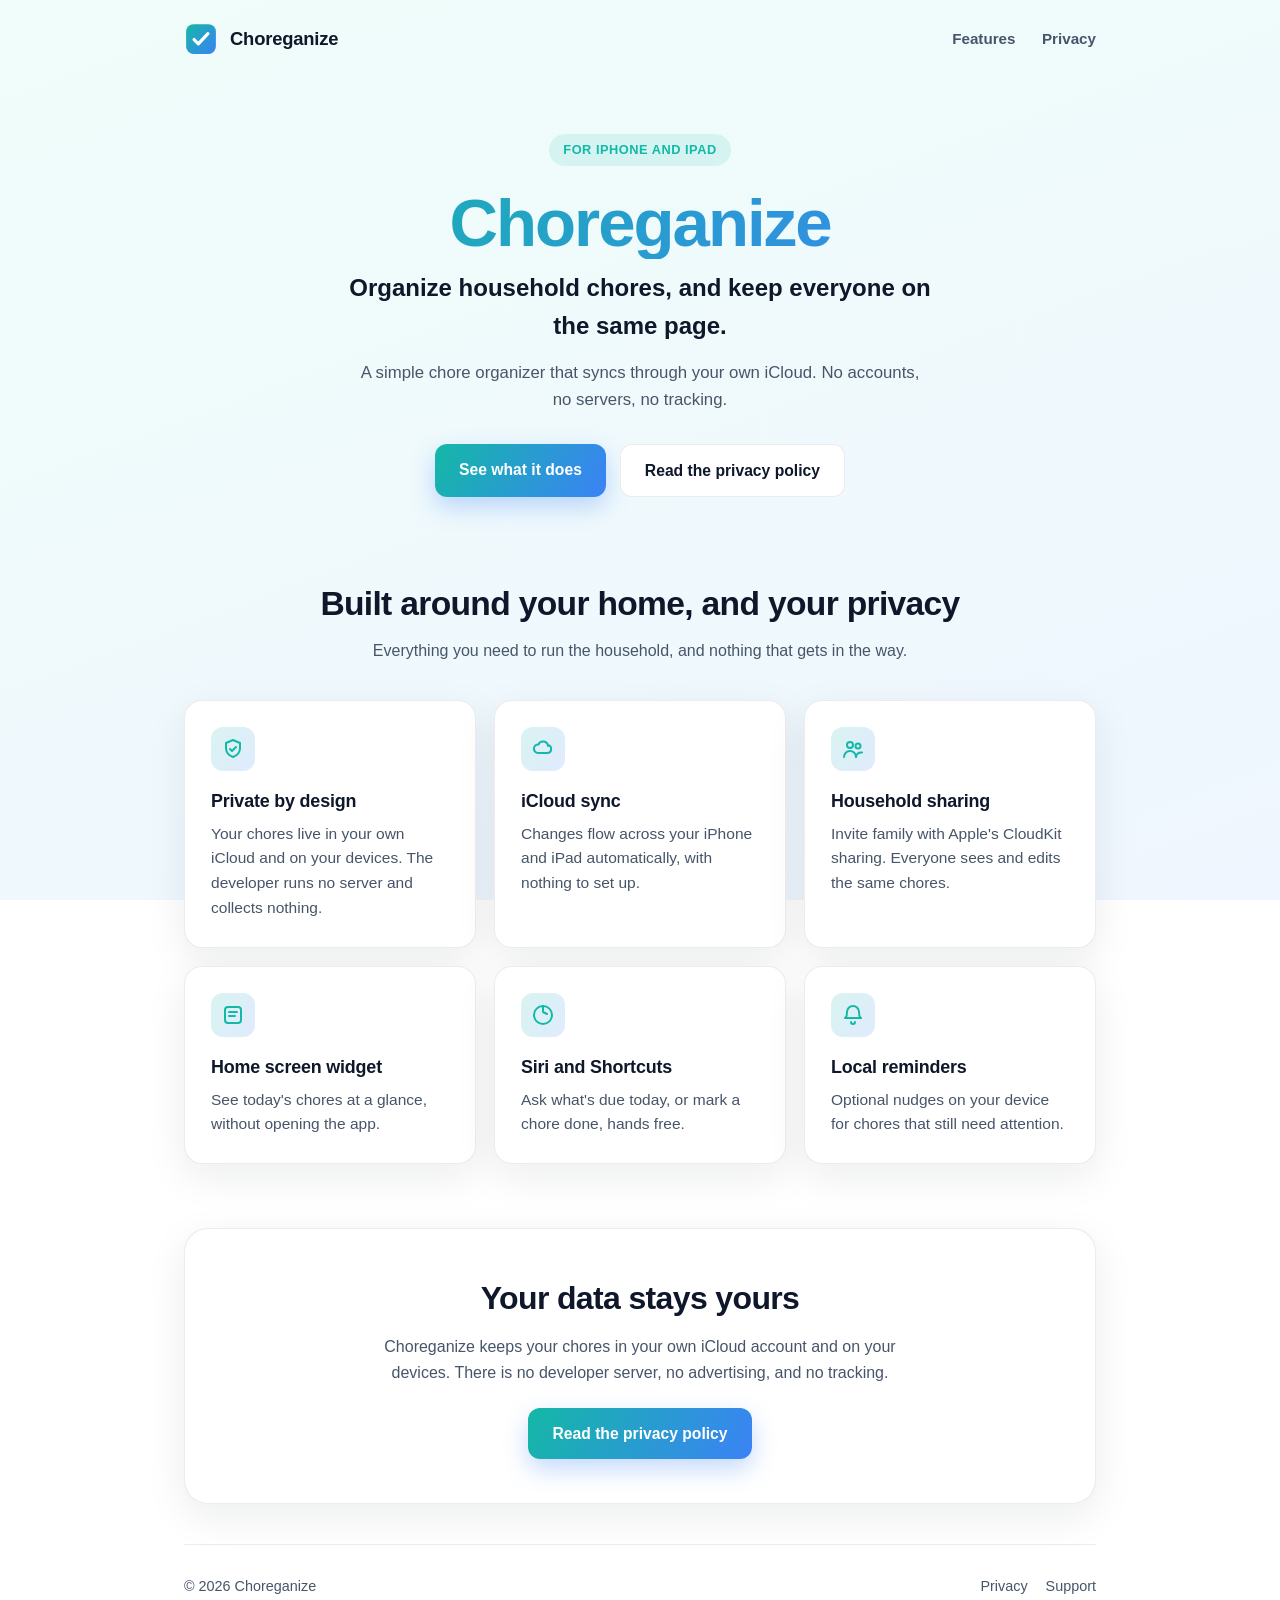
==== index.html @ 53735d35 "feat: Initial commit" ====
<!DOCTYPE html>
<html lang="en">
<head>
  <meta charset="utf-8">
  <meta name="viewport" content="width=device-width, initial-scale=1">
  <title>Choreganize</title>
  <meta name="description" content="Choreganize is a private chore organizer for iPhone and iPad. Your data stays in your own iCloud, with no servers and no tracking.">
  <link rel="icon" href="/favicon.svg" type="image/svg+xml">
  <link rel="stylesheet" href="/style.css">
  <meta property="og:title" content="Choreganize">
  <meta property="og:description" content="A private chore organizer for iPhone and iPad. Your data stays in your own iCloud.">
  <meta property="og:type" content="website">
  <meta property="og:url" content="https://choreganize.app/">
</head>
<body>
  <div class="wrap">
    <header class="site-head">
      <a class="brand" href="/">
        <img src="/favicon.svg" alt="">
        Choreganize
      </a>
      <nav>
        <a href="#features">Features</a>
        <a href="/privacy">Privacy</a>
      </nav>
    </header>

    <main>
      <section class="hero">
        <span class="badge">For iPhone and iPad</span>
        <h1>Choreganize</h1>
        <p class="tagline">Organize household chores, and keep everyone on the same page.</p>
        <p class="lede">A simple chore organizer that syncs through your own iCloud. No accounts, no servers, no tracking.</p>
        <div class="cta-row">
          <a class="btn btn-primary" href="#features">See what it does</a>
          <a class="btn btn-ghost" href="/privacy">Read the privacy policy</a>
        </div>
      </section>

      <section class="section" id="features">
        <h2>Built around your home, and your privacy</h2>
        <p class="sub">Everything you need to run the household, and nothing that gets in the way.</p>
        <div class="grid">
          <div class="card">
            <div class="icon" aria-hidden="true">
              <svg viewBox="0 0 24 24" fill="none" stroke-width="2" stroke-linecap="round" stroke-linejoin="round"><path d="M12 3l7 3v5c0 4.5-3 7.5-7 9-4-1.5-7-4.5-7-9V6z"></path><path d="M9 12l2 2 4-4"></path></svg>
            </div>
            <h3>Private by design</h3>
            <p>Your chores live in your own iCloud and on your devices. The developer runs no server and collects nothing.</p>
          </div>
          <div class="card">
            <div class="icon" aria-hidden="true">
              <svg viewBox="0 0 24 24" fill="none" stroke-width="2" stroke-linecap="round" stroke-linejoin="round"><path d="M17 9a5 5 0 0 0-9.6-1.5A4 4 0 0 0 7 16h9a4 4 0 0 0 1-7.9z"></path></svg>
            </div>
            <h3>iCloud sync</h3>
            <p>Changes flow across your iPhone and iPad automatically, with nothing to set up.</p>
          </div>
          <div class="card">
            <div class="icon" aria-hidden="true">
              <svg viewBox="0 0 24 24" fill="none" stroke-width="2" stroke-linecap="round" stroke-linejoin="round"><circle cx="9" cy="8" r="3"></circle><path d="M3 20a6 6 0 0 1 12 0"></path><circle cx="17" cy="9" r="2.5"></circle><path d="M15 20a5 5 0 0 1 6-4.5"></path></svg>
            </div>
            <h3>Household sharing</h3>
            <p>Invite family with Apple's CloudKit sharing. Everyone sees and edits the same chores.</p>
          </div>
          <div class="card">
            <div class="icon" aria-hidden="true">
              <svg viewBox="0 0 24 24" fill="none" stroke-width="2" stroke-linecap="round" stroke-linejoin="round"><rect x="4" y="4" width="16" height="16" rx="3"></rect><path d="M8 9h8M8 13h6"></path></svg>
            </div>
            <h3>Home screen widget</h3>
            <p>See today's chores at a glance, without opening the app.</p>
          </div>
          <div class="card">
            <div class="icon" aria-hidden="true">
              <svg viewBox="0 0 24 24" fill="none" stroke-width="2" stroke-linecap="round" stroke-linejoin="round"><path d="M12 3v6l4 2"></path><circle cx="12" cy="12" r="9"></circle></svg>
            </div>
            <h3>Siri and Shortcuts</h3>
            <p>Ask what's due today, or mark a chore done, hands free.</p>
          </div>
          <div class="card">
            <div class="icon" aria-hidden="true">
              <svg viewBox="0 0 24 24" fill="none" stroke-width="2" stroke-linecap="round" stroke-linejoin="round"><path d="M6 9a6 6 0 0 1 12 0c0 5 2 6 2 6H4s2-1 2-6z"></path><path d="M10 19a2 2 0 0 0 4 0"></path></svg>
            </div>
            <h3>Local reminders</h3>
            <p>Optional nudges on your device for chores that still need attention.</p>
          </div>
        </div>
      </section>

      <section class="band">
        <h2>Your data stays yours</h2>
        <p>Choreganize keeps your chores in your own iCloud account and on your devices. There is no developer server, no advertising, and no tracking.</p>
        <a class="btn btn-primary" href="/privacy">Read the privacy policy</a>
      </section>
    </main>

    <footer class="site-foot">
      <span>&copy; 2026 Choreganize</span>
      <span class="foot-links">
        <a href="/privacy">Privacy</a>
        <a href="mailto:support@spencervk.com">Support</a>
      </span>
    </footer>
  </div>
</body>
</html>
---- style.css ----
/* Choreganize site styles. Pure CSS, no dependencies. */

:root {
  --teal: #14b8a6;
  --blue: #3b82f6;
  --ink: #0f172a;
  --muted: #475569;
  --bg-top: #f0fdfa;
  --bg-bot: #eff6ff;
  --card: #ffffff;
  --border: rgba(15, 23, 42, 0.08);
  --shadow: 0 12px 40px rgba(15, 23, 42, 0.08);
  --radius: 18px;
  --maxw: 960px;
}

@media (prefers-color-scheme: dark) {
  :root {
    --ink: #e2e8f0;
    --muted: #94a3b8;
    --bg-top: #0b1120;
    --bg-bot: #0f172a;
    --card: #111a2e;
    --border: rgba(148, 163, 184, 0.16);
    --shadow: 0 12px 40px rgba(0, 0, 0, 0.45);
  }
}

* { box-sizing: border-box; }

html { scroll-behavior: smooth; }

body {
  margin: 0;
  font-family: -apple-system, BlinkMacSystemFont, "Segoe UI", Roboto, Helvetica, Arial, sans-serif;
  color: var(--ink);
  background: linear-gradient(160deg, var(--bg-top), var(--bg-bot));
  background-attachment: fixed;
  line-height: 1.6;
  -webkit-font-smoothing: antialiased;
}

a { color: var(--blue); }

.wrap {
  width: 100%;
  max-width: var(--maxw);
  margin: 0 auto;
  padding: 0 24px;
}

/* Header */
.site-head {
  display: flex;
  align-items: center;
  justify-content: space-between;
  padding: 22px 0;
}

.brand {
  display: flex;
  align-items: center;
  gap: 12px;
  font-weight: 700;
  font-size: 1.15rem;
  letter-spacing: -0.01em;
  color: var(--ink);
  text-decoration: none;
}

.brand img { width: 34px; height: 34px; border-radius: 9px; }

.site-head nav a {
  margin-left: 22px;
  font-weight: 600;
  font-size: 0.95rem;
  text-decoration: none;
  color: var(--muted);
}

.site-head nav a:hover { color: var(--ink); }

/* Hero */
.hero {
  text-align: center;
  padding: 56px 0 40px;
}

.hero .badge {
  display: inline-block;
  font-size: 0.8rem;
  font-weight: 700;
  letter-spacing: 0.04em;
  text-transform: uppercase;
  color: var(--teal);
  background: rgba(20, 184, 166, 0.12);
  padding: 6px 14px;
  border-radius: 999px;
}

.hero h1 {
  font-size: clamp(2.6rem, 7vw, 4.2rem);
  line-height: 1.05;
  letter-spacing: -0.03em;
  margin: 22px 0 10px;
  background: linear-gradient(120deg, var(--teal), var(--blue));
  -webkit-background-clip: text;
  background-clip: text;
  color: transparent;
}

.hero .tagline {
  font-size: clamp(1.15rem, 2.6vw, 1.5rem);
  font-weight: 600;
  margin: 0 auto 14px;
  max-width: 620px;
}

.hero p.lede {
  color: var(--muted);
  max-width: 560px;
  margin: 0 auto 30px;
  font-size: 1.05rem;
}

.cta-row {
  display: flex;
  gap: 14px;
  justify-content: center;
  flex-wrap: wrap;
}

.btn {
  display: inline-block;
  padding: 13px 24px;
  border-radius: 12px;
  font-weight: 700;
  text-decoration: none;
  font-size: 0.98rem;
  transition: transform 0.15s ease, box-shadow 0.15s ease;
}

.btn:hover { transform: translateY(-2px); }

.btn-primary {
  color: #fff;
  background: linear-gradient(120deg, var(--teal), var(--blue));
  box-shadow: 0 10px 24px rgba(59, 130, 246, 0.3);
}

.btn-ghost {
  color: var(--ink);
  background: var(--card);
  border: 1px solid var(--border);
}

/* Features */
.section { padding: 40px 0; }

.section h2 {
  text-align: center;
  font-size: clamp(1.6rem, 4vw, 2.1rem);
  letter-spacing: -0.02em;
  margin: 0 0 8px;
}

.section .sub {
  text-align: center;
  color: var(--muted);
  margin: 0 auto 36px;
  max-width: 540px;
}

.grid {
  display: grid;
  grid-template-columns: repeat(auto-fit, minmax(260px, 1fr));
  gap: 18px;
}

.card {
  background: var(--card);
  border: 1px solid var(--border);
  border-radius: var(--radius);
  padding: 26px;
  box-shadow: var(--shadow);
  transition: transform 0.18s ease;
}

.card:hover { transform: translateY(-4px); }

.card .icon {
  width: 44px;
  height: 44px;
  border-radius: 12px;
  display: grid;
  place-items: center;
  background: linear-gradient(120deg, rgba(20, 184, 166, 0.16), rgba(59, 130, 246, 0.16));
  margin-bottom: 16px;
}

.card .icon svg { width: 24px; height: 24px; stroke: var(--teal); }

.card h3 { margin: 0 0 6px; font-size: 1.12rem; letter-spacing: -0.01em; }

.card p { margin: 0; color: var(--muted); font-size: 0.97rem; }

/* Privacy band */
.band {
  background: var(--card);
  border: 1px solid var(--border);
  border-radius: 24px;
  box-shadow: var(--shadow);
  padding: 44px 36px;
  text-align: center;
  margin: 24px 0;
}

.band h2 { margin: 0 0 10px; font-size: clamp(1.5rem, 4vw, 2rem); letter-spacing: -0.02em; }

.band p { color: var(--muted); max-width: 560px; margin: 0 auto 22px; }

/* Footer */
.site-foot {
  border-top: 1px solid var(--border);
  margin-top: 40px;
  padding: 30px 0 50px;
  color: var(--muted);
  font-size: 0.9rem;
  display: flex;
  align-items: center;
  justify-content: space-between;
  flex-wrap: wrap;
  gap: 12px;
}

.site-foot a { color: var(--muted); text-decoration: none; margin-left: 18px; }
.site-foot a:hover { color: var(--ink); }
.site-foot .foot-links { display: flex; flex-wrap: wrap; }

/* Article (privacy page) */
.article {
  background: var(--card);
  border: 1px solid var(--border);
  border-radius: 20px;
  box-shadow: var(--shadow);
  padding: 44px clamp(24px, 5vw, 56px);
  margin: 28px 0;
}

.article h1 { font-size: clamp(1.9rem, 5vw, 2.6rem); letter-spacing: -0.02em; margin: 0 0 6px; }
.article .updated { color: var(--muted); font-style: italic; margin: 0 0 28px; }
.article h2 { font-size: 1.3rem; letter-spacing: -0.01em; margin: 32px 0 8px; }
.article p { color: var(--ink); }
.article ul { color: var(--ink); padding-left: 22px; }
.article li { margin: 6px 0; }
.article code {
  background: rgba(20, 184, 166, 0.12);
  padding: 2px 6px;
  border-radius: 6px;
  font-size: 0.9em;
}
.article .sign { color: var(--muted); margin-top: 36px; font-weight: 600; }
.back-link { display: inline-block; margin-top: 8px; font-weight: 600; text-decoration: none; }

/* 404 */
.center-screen {
  min-height: 70vh;
  display: grid;
  place-items: center;
  text-align: center;
}
.center-screen h1 { font-size: clamp(3rem, 12vw, 6rem); margin: 0; letter-spacing: -0.03em; }
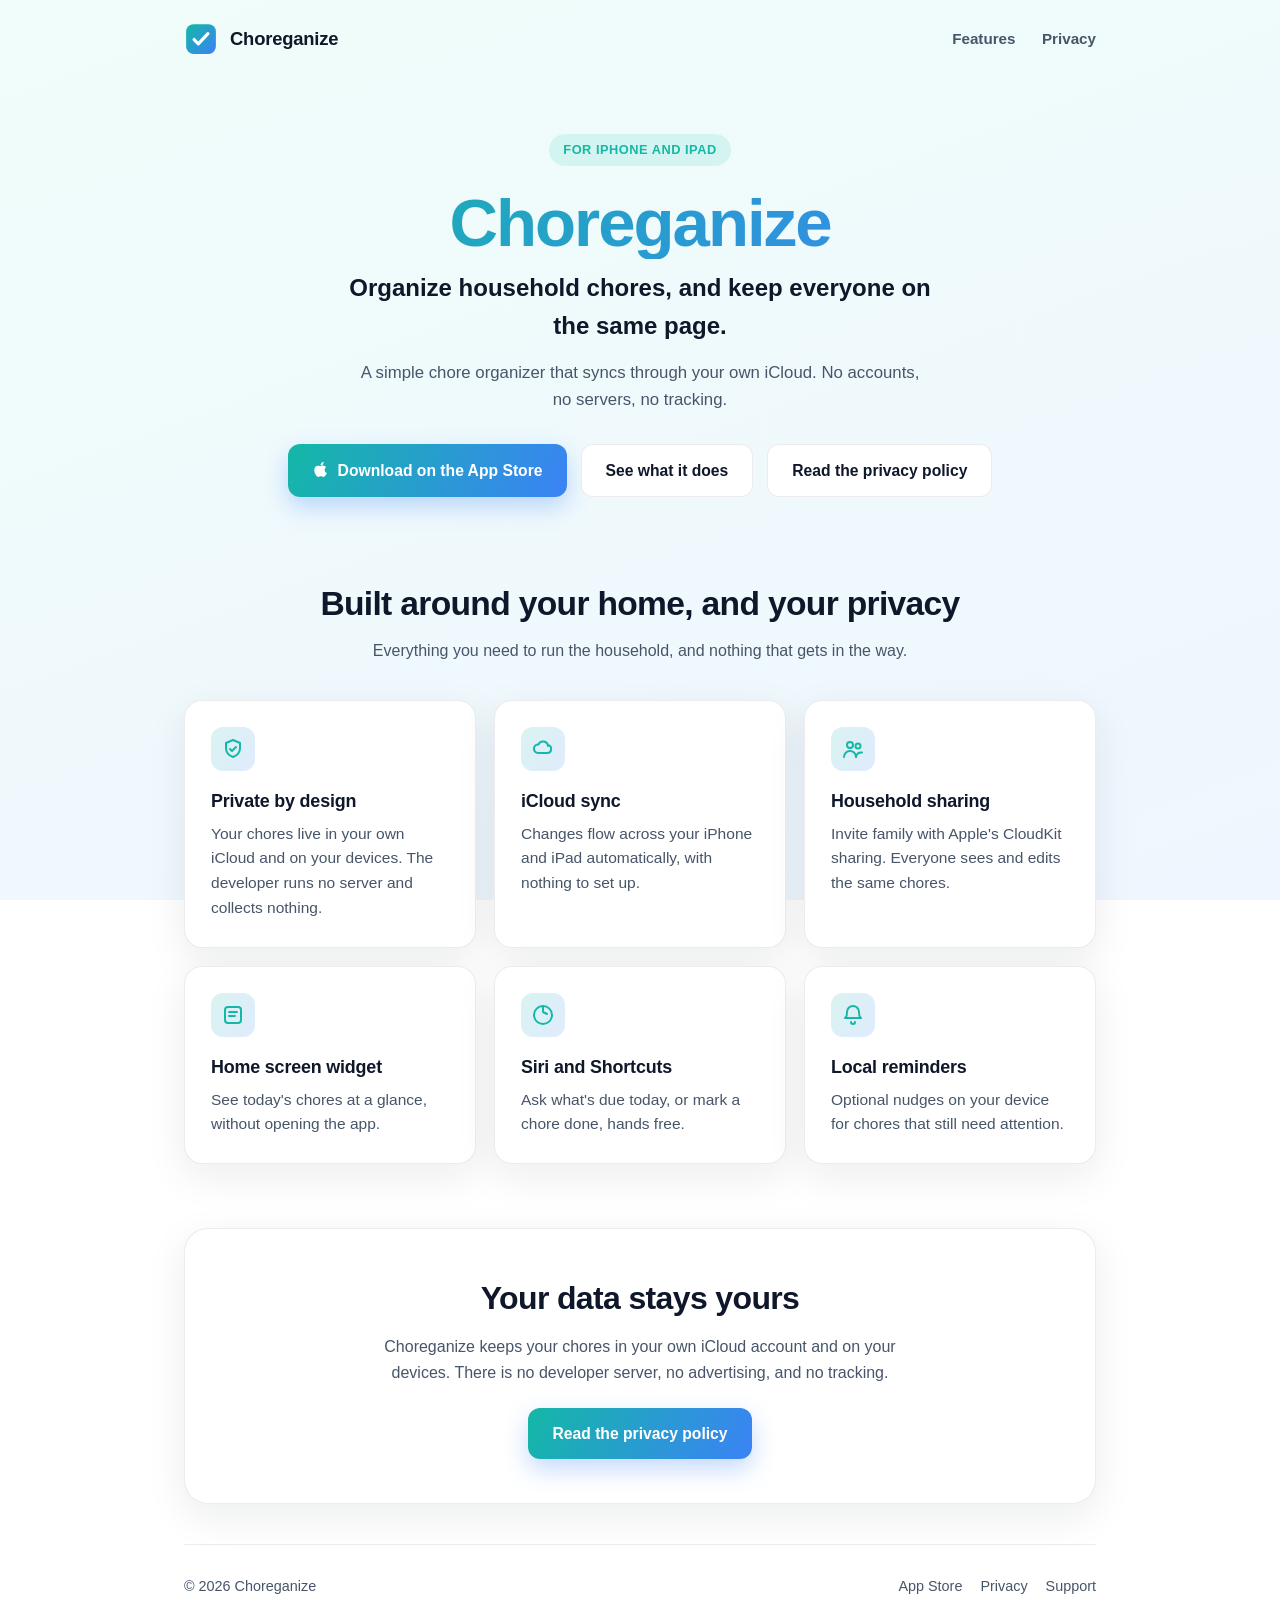
==== commit 643dd0b1: "feat: Add App Store link to home page Primary hero CTA now points at the App Store listing, with the" ====
--- a/index.html
+++ b/index.html
@@ -32,7 +32,8 @@
         <p class="tagline">Organize household chores, and keep everyone on the same page.</p>
         <p class="lede">A simple chore organizer that syncs through your own iCloud. No accounts, no servers, no tracking.</p>
         <div class="cta-row">
-          <a class="btn btn-primary" href="#features">See what it does</a>
+          <a class="btn btn-primary btn-app" href="https://apps.apple.com/us/app/choreganize/id6748000159"><svg viewBox="0 0 384 512" aria-hidden="true"><path d="M318.7 268.7c-.2-36.7 16.4-64.4 50-84.8-18.8-26.9-47.2-41.7-84.7-44.6-35.5-2.8-74.3 20.7-88.5 20.7-15 0-49.4-19.7-76.4-19.7C63.3 141.2 4 184.8 4 273.5q0 39.3 14.4 81.2c12.8 36.7 59 126.7 107.2 125.2 25.2-.6 43-17.9 75.8-17.9 31.8 0 48.3 17.9 76.4 17.9 48.6-.7 90.4-82.5 102.6-119.3-65.2-30.7-61.7-90-61.7-91.9zm-56.6-164.2c27.3-32.4 24.8-61.9 24-72.5-24.1 1.4-52 16.4-67.9 34.9-17.5 19.8-27.8 44.3-25.6 71.9 26.1 2 49.9-11.4 69.5-34.3z"/></svg> Download on the App Store</a>
+          <a class="btn btn-ghost" href="#features">See what it does</a>
           <a class="btn btn-ghost" href="/privacy">Read the privacy policy</a>
         </div>
       </section>
@@ -96,6 +97,7 @@
     <footer class="site-foot">
       <span>&copy; 2026 Choreganize</span>
       <span class="foot-links">
+        <a href="https://apps.apple.com/us/app/choreganize/id6748000159">App Store</a>
         <a href="/privacy">Privacy</a>
         <a href="mailto:support@spencervk.com">Support</a>
       </span>
--- a/style.css
+++ b/style.css
@@ -154,6 +154,20 @@
   border: 1px solid var(--border);
 }
 
+.btn-app {
+  display: inline-flex;
+  align-items: center;
+  gap: 9px;
+}
+
+.btn-app svg {
+  width: 17px;
+  height: 17px;
+  fill: currentColor;
+  flex: none;
+  margin-top: -2px;
+}
+
 /* Features */
 .section { padding: 40px 0; }
 
